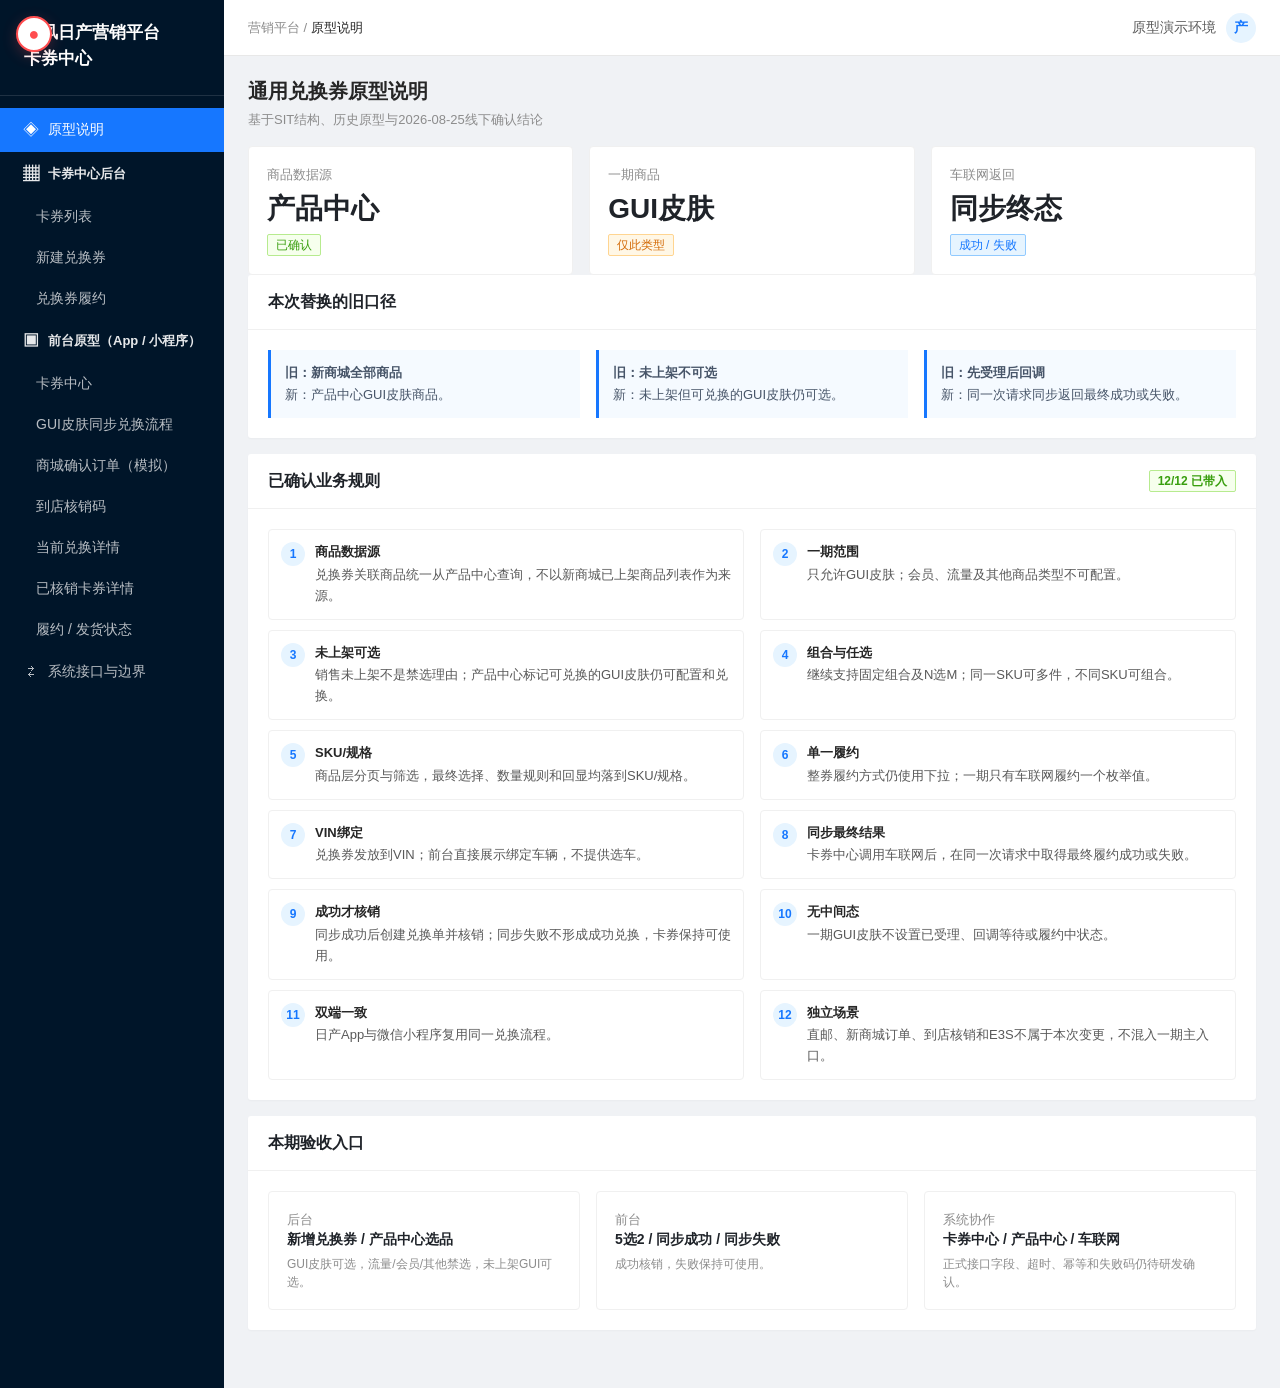
==== prototypes/p0-01/index.html @ 307b55a4 "迁移通用兑换券原型至 prototypes/p0-01 并在目录页新增入口卡片" ====
<!DOCTYPE html>
<html lang="zh-CN">
<head>
  <meta charset="UTF-8">
  <meta name="viewport" content="width=device-width, initial-scale=1.0">
  <title>通用兑换券原型</title>
  <link rel="icon" href="data:,">
  <link rel="stylesheet" href="assets/css/global.css?v=coupon-20260722-2">
  <link rel="stylesheet" href="assets/css/app.css?v=coupon-20260810-1">
  <link rel="stylesheet" href="annotations/annotation.css?v=coupon-20260722-2">
</head>
<body>
  <div class="app-layout">
    <nav id="main-nav" class="app-sidebar"></nav>
    <main id="app" class="app-main">
      <div class="page-loading">正在加载原型…</div>
    </main>
  </div>

  <script src="mock/data.js?v=coupon-20261014-1"></script>
  <script src="js/common.js?v=coupon-20260722-2"></script>
  <script src="js/app.js?v=coupon-20260728-1"></script>
  <script src="js/exchange-flow-core.js?v=coupon-20261014-1"></script>
  <script src="config/nav.js?v=coupon-20260728-1"></script>
  <script src="js/pages/overview.js?v=coupon-20260728-1"></script>
  <script src="js/pages/admin-list.js?v=coupon-20260722-2"></script>
  <script src="js/pages/admin-create.js?v=coupon-20260810-1"></script>
  <script src="js/pages/admin-fulfillment.js?v=coupon-20260722-2"></script>
  <script src="js/pages/mobile-home.js?v=coupon-20260728-1"></script>
  <script src="js/pages/mobile-flow.js?v=coupon-20261014-1"></script>
  <script src="js/pages/mobile-mall-order.js?v=coupon-20260728-1"></script>
  <script src="js/pages/mobile-store-code.js?v=coupon-20260728-1"></script>
  <script src="js/pages/mobile-current-record.js?v=coupon-20260728-1"></script>
  <script src="js/pages/mobile-record.js?v=coupon-20260722-2"></script>
  <script src="js/pages/mobile-fulfillment.js?v=coupon-20260722-2"></script>
  <script src="js/pages/interfaces.js?v=coupon-20260728-1"></script>
  <script src="js/nav.js?v=coupon-20260728-1"></script>
  <script>
    window.AnnotationConfig = {
      projectId: "prototype-1ae972a9",
      dataVersion: "1",
      page: "index"
    };
  </script>
  <script src="annotations/annotations.js?v=coupon-20261014-1"></script>
  <script src="annotations/annotation-runtime.js?v=coupon-20260722-2"></script>
</body>
</html>
---- prototypes/p0-01/assets/css/global.css ----
/* ========================================
   Global B端 Design Tokens & Shared Components
   ======================================== */

:root {
  /* ---- Color Palette ---- */
  --color-primary: #3370ff;
  --color-primary-hover: #2860e1;
  --color-success: #34c759;
  --color-warning: #ff9500;
  --color-danger: #ff3b30;
  --color-info: #5ac8fa;

  --color-text-primary: #1f2329;
  --color-text-secondary: #646a73;
  --color-text-disabled: #c0c4cc;
  --color-text-placeholder: #8f959e;

  --color-bg-page: #f5f6f8;
  --color-bg-white: #ffffff;
  --color-bg-hover: #f2f3f5;

  --color-border: #e5e6eb;
  --color-border-light: #f0f1f5;
  --color-divider: #ebecf0;

  /* ---- Typography ---- */
  --font-family: -apple-system, BlinkMacSystemFont, "Segoe UI", "PingFang SC",
    "Hiragino Sans GB", "Microsoft YaHei", Arial, sans-serif;
  --font-size-xs: 12px;
  --font-size-sm: 13px;
  --font-size-base: 14px;
  --font-size-lg: 16px;
  --font-size-xl: 20px;
  --font-size-xxl: 24px;

  /* ---- Spacing ---- */
  --spacing-xs: 4px;
  --spacing-sm: 8px;
  --spacing-md: 12px;
  --spacing-lg: 16px;
  --spacing-xl: 24px;
  --spacing-xxl: 32px;

  /* ---- Border Radius ---- */
  --radius-sm: 4px;
  --radius-md: 6px;
  --radius-lg: 8px;

  /* ---- Shadows ---- */
  --shadow-sm: 0 1px 2px rgba(0, 0, 0, 0.04);
  --shadow-md: 0 4px 12px rgba(0, 0, 0, 0.08);
  --shadow-lg: 0 8px 24px rgba(0, 0, 0, 0.12);
}

/* ---- Reset ---- */
*,
*::before,
*::after {
  box-sizing: border-box;
  margin: 0;
  padding: 0;
}

body {
  color: var(--color-text-primary);
  background: var(--color-bg-page);
  font-family: var(--font-family);
  font-size: var(--font-size-base);
  line-height: 1.5;
  -webkit-font-smoothing: antialiased;
}

a {
  color: var(--color-primary);
  text-decoration: none;
}

a:hover {
  color: var(--color-primary-hover);
}

/* ---- Shared Component: Button ---- */
.btn {
  display: inline-flex;
  align-items: center;
  justify-content: center;
  height: 32px;
  padding: 0 var(--spacing-lg);
  font-size: var(--font-size-base);
  font-weight: 500;
  border: 1px solid var(--color-border);
  border-radius: var(--radius-md);
  background: var(--color-bg-white);
  color: var(--color-text-primary);
  cursor: pointer;
  transition: all 0.2s ease;
  user-select: none;
  white-space: nowrap;
}

.btn:hover {
  border-color: var(--color-primary);
  color: var(--color-primary);
}

.btn:disabled {
  color: var(--color-text-disabled);
  cursor: not-allowed;
}

.btn-primary {
  background: var(--color-primary);
  border-color: var(--color-primary);
  color: #fff;
}

.btn-primary:hover {
  background: var(--color-primary-hover);
  border-color: var(--color-primary-hover);
  color: #fff;
}

.btn-danger {
  background: var(--color-danger);
  border-color: var(--color-danger);
  color: #fff;
}

.btn-danger:hover {
  opacity: 0.85;
  color: #fff;
}

/* ---- Shared Component: Table ---- */
.table-wrapper {
  overflow-x: auto;
}

table {
  width: 100%;
  border-collapse: collapse;
  font-size: var(--font-size-base);
}

thead th {
  padding: var(--spacing-md) var(--spacing-lg);
  text-align: left;
  font-weight: 600;
  color: var(--color-text-secondary);
  background: var(--color-bg-hover);
  border-bottom: 1px solid var(--color-border);
  white-space: nowrap;
}

tbody td {
  padding: var(--spacing-md) var(--spacing-lg);
  border-bottom: 1px solid var(--color-border-light);
}

tbody tr:hover {
  background: var(--color-bg-hover);
}

/* ---- Shared Component: Form ---- */
.form-group {
  margin-bottom: var(--spacing-lg);
}

.form-label {
  display: block;
  margin-bottom: var(--spacing-xs);
  font-size: var(--font-size-base);
  font-weight: 500;
  color: var(--color-text-primary);
}

.form-input,
.form-select,
.form-textarea {
  width: 100%;
  height: 32px;
  padding: 0 var(--spacing-md);
  font-size: var(--font-size-base);
  font-family: var(--font-family);
  color: var(--color-text-primary);
  background: var(--color-bg-white);
  border: 1px solid var(--color-border);
  border-radius: var(--radius-md);
  outline: none;
  transition: border-color 0.2s ease;
}

.form-input:focus,
.form-select:focus,
.form-textarea:focus {
  border-color: var(--color-primary);
}

.form-input::placeholder {
  color: var(--color-text-placeholder);
}

.form-textarea {
  height: auto;
  min-height: 80px;
  padding: var(--spacing-sm) var(--spacing-md);
  resize: vertical;
}

/* ---- Shared Component: Card ---- */
.card {
  background: var(--color-bg-white);
  border: 1px solid var(--color-border);
  border-radius: var(--radius-lg);
  padding: var(--spacing-xl);
  box-shadow: var(--shadow-sm);
}

/* ---- Shared Component: Modal / Dialog ---- */
.modal-overlay {
  position: fixed;
  inset: 0;
  background: rgba(0, 0, 0, 0.45);
  display: flex;
  align-items: center;
  justify-content: center;
  z-index: 1000;
}

.modal-content {
  background: var(--color-bg-white);
  border-radius: var(--radius-lg);
  box-shadow: var(--shadow-lg);
  min-width: 420px;
  max-width: 90vw;
  max-height: 80vh;
  overflow-y: auto;
}

.modal-header {
  display: flex;
  align-items: center;
  justify-content: space-between;
  padding: var(--spacing-lg) var(--spacing-xl);
  border-bottom: 1px solid var(--color-border);
}

.modal-body {
  padding: var(--spacing-xl);
}

.modal-footer {
  display: flex;
  justify-content: flex-end;
  gap: var(--spacing-sm);
  padding: var(--spacing-lg) var(--spacing-xl);
  border-top: 1px solid var(--color-border);
}

/* ---- Shared Component: Pagination ---- */
.pagination {
  display: flex;
  align-items: center;
  justify-content: center;
  gap: var(--spacing-xs);
  padding: var(--spacing-lg) 0;
}

.pagination-item {
  display: inline-flex;
  align-items: center;
  justify-content: center;
  min-width: 32px;
  height: 32px;
  padding: 0 var(--spacing-sm);
  font-size: var(--font-size-base);
  border: 1px solid var(--color-border);
  border-radius: var(--radius-md);
  background: var(--color-bg-white);
  color: var(--color-text-primary);
  cursor: pointer;
  transition: all 0.2s ease;
}

.pagination-item:hover {
  border-color: var(--color-primary);
  color: var(--color-primary);
}

.pagination-item.active {
  background: var(--color-primary);
  border-color: var(--color-primary);
  color: #fff;
}

/* ---- Shared Component: Advanced Search Bar ---- */
.search-bar {
  display: flex;
  align-items: center;
  gap: var(--spacing-md);
  padding: var(--spacing-lg);
  background: var(--color-bg-white);
  border: 1px solid var(--color-border);
  border-radius: var(--radius-lg);
  margin-bottom: var(--spacing-lg);
}

.search-bar .form-input,
.search-bar .form-select {
  width: auto;
  min-width: 160px;
}

/* ---- Utility ---- */
.text-secondary {
  color: var(--color-text-secondary);
}

.text-muted {
  color: var(--color-text-disabled);
}

.mt-lg {
  margin-top: var(--spacing-lg);
}

.mb-lg {
  margin-bottom: var(--spacing-lg);
}
---- prototypes/p0-01/assets/css/app.css ----
/* ---- App Layout ---- */
.app-layout {
  display: flex;
  min-height: 100vh;
}

.app-sidebar {
  width: 240px;
  background: var(--color-bg-white);
  border-right: 1px solid var(--color-border);
  padding: var(--spacing-lg) 0;
  flex-shrink: 0;
  overflow-y: auto;
}

.app-main {
  flex: 1;
  padding: var(--spacing-xl);
  background: var(--color-bg-page);
  overflow-y: auto;
}

/* ---- Nav List ---- */
.nav-list {
  list-style: none;
  padding: 0;
  margin: 0;
}

.nav-list--sub {
  padding-left: var(--spacing-lg);
}

.nav-link {
  display: flex;
  align-items: center;
  gap: var(--spacing-sm);
  padding: var(--spacing-sm) var(--spacing-xl);
  font-size: var(--font-size-base);
  color: var(--color-text-primary);
  text-decoration: none;
  transition: all 0.15s ease;
  border-left: 3px solid transparent;
}

.nav-link:hover {
  background: var(--color-bg-hover);
  color: var(--color-primary);
}

.nav-link.active {
  background: rgba(51, 112, 255, 0.08);
  color: var(--color-primary);
  border-left-color: var(--color-primary);
  font-weight: 500;
}

.nav-link--group {
  font-weight: 600;
  font-size: var(--font-size-sm);
  color: var(--color-text-secondary);
  text-transform: uppercase;
  letter-spacing: 0.5px;
}

.nav-icon {
  font-size: var(--font-size-lg);
  flex-shrink: 0;
}

.nav-label {
  white-space: nowrap;
  overflow: hidden;
  text-overflow: ellipsis;
}
.app-sidebar::before {
  content: "东风日产营销平台\A卡券中心";
  white-space: pre;
  display: block;
  padding: 4px 24px 22px;
  color: #fff;
  font-size: 17px;
  font-weight: 650;
  line-height: 1.55;
  border-bottom: 1px solid rgba(255,255,255,.12);
  margin-bottom: 12px;
}

.app-sidebar { width: 224px; background:#001529; border-right:0; color:#fff; }
.nav-link { color:rgba(255,255,255,.72); border-left:0; padding:10px 22px; }
.nav-link:hover { background:#102a43; color:#fff; }
.nav-link.active { background:#1677ff; color:#fff; border-left:0; }
.nav-link--group { color:rgba(255,255,255,.9); text-transform:none; letter-spacing:0; }
.nav-list--sub { padding-left:14px; }
.nav-icon { width:18px; text-align:center; }
.app-main { min-width:0; padding:0; background:#f0f2f5; }
.page-loading { padding:40px; color:#8c8c8c; }

.page-shell { min-height:100vh; }
.topbar { height:56px; background:#fff; border-bottom:1px solid #e8e8e8; display:flex; align-items:center; justify-content:space-between; padding:0 24px; position:sticky; top:0; z-index:20; }
.breadcrumb { color:#8c8c8c; font-size:13px; }
.breadcrumb b { color:#262626; font-weight:500; }
.user { display:flex; align-items:center; gap:10px; color:#595959; }
.avatar { width:30px; height:30px; border-radius:50%; background:#e6f4ff; color:#1677ff; display:grid; place-items:center; font-weight:700; }
.page-content { padding:20px 24px 42px; max-width:1500px; margin:0 auto; }
.page-title-row { display:flex; align-items:center; justify-content:space-between; margin-bottom:16px; }
.page-title { font-size:20px; font-weight:600; color:#262626; }
.page-subtitle { margin-top:4px; color:#8c8c8c; font-size:13px; }
.panel { background:#fff; border-radius:3px; box-shadow:0 1px 2px rgba(0,0,0,.03); margin-bottom:16px; }
.panel-head { display:flex; align-items:center; justify-content:space-between; padding:15px 20px; border-bottom:1px solid #f0f0f0; font-size:16px; font-weight:600; }
.panel-body { padding:20px; }
.tag { display:inline-flex; align-items:center; padding:1px 8px; border-radius:2px; font-size:12px; border:1px solid #91caff; color:#1677ff; background:#e6f4ff; }
.tag.green { border-color:#b7eb8f; color:#389e0d; background:#f6ffed; }
.tag.orange { border-color:#ffd591; color:#d46b08; background:#fff7e6; }
.tag.gray { border-color:#d9d9d9; color:#595959; background:#fafafa; }
.tag.red { border-color:#ffccc7; color:#cf1322; background:#fff2f0; }
.evidence-note { border-left:3px solid #1677ff; background:#f5faff; padding:12px 14px; color:#475569; line-height:1.7; font-size:13px; }
.evidence-note.warn { border-left-color:#faad14; background:#fffbe6; }
.grid-2 { display:grid; grid-template-columns:repeat(2,minmax(0,1fr)); gap:16px; }
.grid-3 { display:grid; grid-template-columns:repeat(3,minmax(0,1fr)); gap:16px; }
.metric { padding:18px; background:#fff; border:1px solid #f0f0f0; border-radius:4px; }
.metric .num { font-size:28px; font-weight:600; margin:4px 0; }
.metric .label { color:#8c8c8c; font-size:13px; }
.rule-list { display:grid; grid-template-columns:repeat(2,minmax(0,1fr)); gap:10px 16px; }
.rule-item { border:1px solid #f0f0f0; border-radius:4px; padding:12px; display:flex; gap:10px; align-items:flex-start; }
.rule-no { width:24px; height:24px; border-radius:50%; background:#e6f4ff; color:#1677ff; display:grid; place-items:center; flex:0 0 auto; font-size:12px; font-weight:600; }
.rule-item p { font-size:13px; color:#595959; line-height:1.6; }
.rule-item strong { display:block; color:#262626; margin-bottom:2px; }

.btn { border-radius:2px; height:32px; font-weight:400; }
.btn-primary { background:#1677ff; border-color:#1677ff; }
.btn-link { border:0; background:transparent; color:#1677ff; padding:0 5px; }
.btn + .btn { margin-left:8px; }
.filter-grid { display:grid; grid-template-columns:repeat(3,minmax(0,1fr)); gap:16px 24px; align-items:end; }
.field label { display:block; color:#595959; margin-bottom:7px; font-size:13px; }
.field label.required::before { content:'*'; color:#ff4d4f; margin-right:4px; }
.input,.select,.textarea { width:100%; border:1px solid #d9d9d9; border-radius:2px; min-height:32px; padding:5px 11px; color:#262626; background:#fff; font:inherit; }
.textarea { min-height:76px; resize:vertical; }
.input[disabled],.select[disabled] { background:#f5f5f5; color:#8c8c8c; }
.helper { color:#8c8c8c; font-size:12px; margin-top:5px; line-height:1.5; }
.form-grid { display:grid; grid-template-columns:repeat(2,minmax(0,1fr)); gap:18px 28px; }
.field.full { grid-column:1/-1; }
.inline { display:flex; align-items:center; gap:8px; }
.inline .input,.inline .select { width:auto; min-width:120px; }
.radio-row { display:flex; gap:18px; align-items:center; min-height:32px; }
.radio-row label { margin:0; }
.section-title { font-size:15px; font-weight:600; border-left:3px solid #1677ff; padding-left:9px; margin:3px 0 18px; }
.form-section { border-bottom:1px solid #f0f0f0; padding:0 0 22px; margin-bottom:22px; }
.form-section:last-child { border-bottom:0; margin-bottom:0; }
.selected-box { border:1px dashed #91caff; background:#f5faff; padding:12px; border-radius:3px; }
.selected-row { display:grid; grid-template-columns:minmax(280px,1fr) 90px 150px 60px; gap:10px; align-items:center; padding:8px 0; border-bottom:1px solid #e6f4ff; font-size:13px; }
.selected-row:last-child { border-bottom:0; }
.selected-row-single-fulfillment { grid-template-columns:minmax(280px,1fr) 170px 120px 60px; }
.sku-max-inline .input { min-width:72px; width:72px; }
.sku-spec-line { display:flex; align-items:center; gap:8px; flex-wrap:wrap; margin-top:6px; }
.sku-spec-line code,.sku-modal-table code { color:#1677ff; background:#fff; border:1px solid #d6e4ff; padding:2px 6px; border-radius:3px; font-size:12px; }
.confirm-switch-modal { width:560px; max-width:92vw; }
.product-import-modal { width:820px; max-width:94vw; }
.import-context-grid { display:grid; grid-template-columns:repeat(3,minmax(0,1fr)); gap:12px; padding:14px; border-radius:6px; background:#f5faff; border:1px solid #e6f4ff; }
.import-context-grid span,.import-context-grid b { display:block; }
.import-context-grid span { color:#8c8c8c; font-size:12px; margin-bottom:5px; }
.import-context-grid b { font-size:14px; }
.import-section { margin-top:20px; }
.import-section h3 { font-size:14px; margin-bottom:10px; }
.file-picker-row { display:flex; align-items:center; gap:12px; padding:14px; border:1px dashed #91caff; border-radius:6px; background:#fafcff; }
.file-picker-row > span { color:#8c8c8c; font-size:13px; }
.import-field-table table { min-width:700px; }
.import-field-table code,.template-example code,.import-result-row code { color:#1677ff; background:#f5f5f5; padding:2px 5px; border-radius:3px; font-size:12px; }
.template-example { margin-top:12px; padding:12px; border-radius:6px; background:#fafafa; }
.template-example > b { display:block; font-size:13px; margin-bottom:9px; }
.template-example > div { display:grid; grid-template-columns:130px 1fr 80px 110px; gap:8px; align-items:center; font-size:12px; }
.import-preview { margin-top:18px; border:1px solid #d9f7be; background:#fcfff8; border-radius:6px; padding:14px; }
.import-result-head { display:flex; align-items:center; justify-content:space-between; gap:12px; padding-bottom:10px; border-bottom:1px solid #e8e8e8; }
.import-result-head span { color:#8c8c8c; font-size:12px; }
.import-result-head em { color:#389e0d; font-style:normal; }
.import-result-head strong { color:#cf1322; }
.import-result-row { display:grid; grid-template-columns:170px 70px 1fr; gap:10px; align-items:center; padding:9px 0; border-bottom:1px solid #f0f0f0; font-size:12px; }
.import-result-row.error { color:#cf1322; }
.sticky-actions { position:sticky; bottom:0; background:rgba(255,255,255,.96); border-top:1px solid #e8e8e8; padding:12px 24px; display:flex; justify-content:center; z-index:15; }

.table-wrapper { border:1px solid #f0f0f0; }
table { font-size:13px; }
thead th { background:#fafafa; color:#262626; padding:12px; }
tbody td { padding:12px; vertical-align:top; }
.coupon-cell strong { display:block; color:#262626; margin-bottom:4px; }
.coupon-cell span { display:block; color:#8c8c8c; font-size:12px; line-height:1.55; }
.stat-pair { line-height:1.8; white-space:nowrap; }
.pagination { display:flex; justify-content:flex-end; align-items:center; gap:8px; padding-top:16px; color:#8c8c8c; }
.page-chip { width:30px; height:30px; border:1px solid #d9d9d9; display:grid; place-items:center; background:#fff; }
.page-chip.active { color:#1677ff; border-color:#1677ff; }

.modal-content.product-modal { width:1180px; max-width:96vw; }
.modal-content.sku-modal { width:940px; max-width:94vw; }
.modal-overlay { z-index:10000; }
.modal-toolbar { display:flex; flex-wrap:wrap; gap:10px; margin-bottom:14px; }
.modal-toolbar .input { max-width:280px; }
.product-select-all { display:inline-flex; align-items:center; gap:5px; white-space:nowrap; cursor:pointer; }
.product-select-all input { margin:0; }
.product-selection-footer { display:flex; align-items:center; justify-content:space-between; gap:18px; padding-top:14px; flex-wrap:wrap; }
.product-selection-count { color:#595959; font-size:13px; }
.product-selection-count strong { color:#1677ff; font-size:16px; margin:0 2px; }
.product-selection-count span { color:#8c8c8c; margin-left:8px; font-size:12px; }
.product-pagination { padding-top:0; flex-wrap:wrap; }
.pagination-btn:disabled,.page-chip:disabled { color:#bfbfbf; background:#f5f5f5; border-color:#d9d9d9; cursor:not-allowed; }
.page-chip { cursor:pointer; border-radius:2px; }
.product-empty { padding:32px 12px; text-align:center; color:#8c8c8c; }
.product-price-range { white-space:nowrap; }
.product-drill-action { white-space:nowrap; }
.sku-selection-note { display:flex; justify-content:space-between; align-items:center; gap:14px; padding:10px 12px; background:#fafafa; border:1px solid #f0f0f0; border-bottom:0; }
.sku-selection-note span { color:#595959; font-size:13px; }
.sku-selection-note b { color:#1677ff; }
.sku-modal-table table { min-width:820px; }
.qty-control { display:flex; align-items:center; gap:6px; }
.qty-control button { width:26px; height:26px; border:1px solid #d9d9d9; background:#fff; cursor:pointer; }
.qty-control span { min-width:20px; text-align:center; }

.mobile-workspace { display:grid; grid-template-columns:360px 1fr; gap:24px; align-items:start; }
.phone { width:360px; min-height:720px; border:9px solid #1f1f1f; border-radius:34px; background:#f5f5f5; overflow:hidden; box-shadow:0 14px 32px rgba(0,0,0,.18); position:sticky; top:76px; }
.phone-notch { width:126px; height:22px; border-radius:0 0 16px 16px; background:#1f1f1f; margin:0 auto; }
.mobile-nav { height:45px; background:#fff; display:flex; align-items:center; justify-content:center; padding:0 15px; font-size:16px; font-weight:600; position:relative; border-bottom:1px solid #eee; }
.mobile-nav .back { position:absolute; left:15px; font-size:22px; font-weight:300; cursor:pointer; }
.mobile-body { padding:14px; min-height:615px; overflow:auto; }
.mobile-hero { background:linear-gradient(135deg,#ff5a36,#ff9b55); color:#fff; border-radius:12px 12px 3px 3px; padding:20px; }
.mobile-hero .type { font-size:12px; opacity:.85; }
.mobile-hero h2 { font-size:21px; margin:7px 0; }
.mobile-card { background:#fff; border-radius:8px; padding:14px; margin-top:12px; }
.mobile-card h3 { font-size:15px; margin-bottom:12px; }
.store-select-card label { display:block; color:#595959; font-size:12px; margin:12px 0 6px; }
.readonly-vin-card { border:1px solid #e6f4ff; background:linear-gradient(135deg,#fff,#f5faff); }
.readonly-card-title { display:flex; align-items:center; justify-content:space-between; gap:10px; }
.readonly-card-title h3 { margin-bottom:0; }
.readonly-vin-card > b { display:block; margin-top:12px; font-size:14px; }
.readonly-vin-card > p { color:#595959; font-size:12px; margin-top:5px; }
.readonly-vin-card .vin-value { color:#262626; font-family:ui-monospace,SFMono-Regular,Menlo,monospace; word-break:break-all; }
.readonly-lock { margin-top:10px; padding:8px 10px; border-radius:6px; background:#f5f5f5; color:#8c8c8c; font-size:11px; line-height:1.5; }
.selected-store-card { border:1px solid #b7eb8f; }
.selected-store-card h3 { margin:10px 0 6px; }
.selected-store-card p { color:#595959; font-size:12px; line-height:1.55; }
.selected-store-strip { background:#f6ffed; border:1px solid #b7eb8f; border-radius:8px; padding:10px 12px; display:grid; grid-template-columns:auto 1fr auto; gap:8px; align-items:center; font-size:12px; }
.selected-store-strip span { color:#8c8c8c; }
.selected-store-strip b { font-size:12px; }
.selected-store-strip button { border:0; background:transparent; color:#1677ff; cursor:pointer; }
.product-mini { display:flex; gap:10px; padding:10px 0; border-bottom:1px solid #f0f0f0; }
.product-mini:last-child { border-bottom:0; }
.product-pic { width:56px; height:56px; border-radius:6px; background:linear-gradient(145deg,#e6f4ff,#bae0ff); display:grid; place-items:center; color:#1677ff; font-size:22px; flex:0 0 auto; }
.product-mini strong { display:block; font-size:13px; margin-bottom:4px; }
.product-mini p { color:#8c8c8c; font-size:12px; }
.product-mini-info { flex:1; min-width:0; }
.mobile-text-btn { border:0; background:transparent; color:#1677ff; font-size:12px; padding:3px 0; cursor:pointer; }
.mobile-cta { width:100%; height:44px; border:0; border-radius:22px; background:#ff5a36; color:#fff; font-size:16px; cursor:pointer; margin-top:15px; }
.mobile-cta:disabled { cursor:not-allowed; }
.mobile-secondary-cta { width:100%; height:40px; border:0; background:transparent; color:#595959; font-size:14px; cursor:pointer; margin-top:8px; }
.exchange-warning { margin-top:12px; padding:12px; border-radius:8px; background:#fff7e6; border:1px solid #ffd591; }
.exchange-warning b { color:#d46b08; font-size:13px; }
.exchange-warning p { color:#8c8c8c; font-size:12px; margin-top:5px; line-height:1.5; }
.choice-rule { display:flex; align-items:center; gap:12px; }
.choice-rule b { font-size:26px; color:#ff5a36; }
.choice-rule span { font-size:13px; color:#595959; }
.more-products { text-align:center; color:#8c8c8c; font-size:12px; padding-top:10px; }
.selection-tip { position:sticky; top:-14px; z-index:4; margin:-14px -14px 0; padding:13px 16px; display:flex; justify-content:space-between; align-items:center; background:#fff7e6; border-bottom:1px solid #ffd591; }
.selection-tip b { color:#ff5a36; font-size:18px; }
.selection-tip strong { color:#ff5a36; }
.mobile-select-product { display:grid; grid-template-columns:56px 1fr auto; gap:10px; align-items:center; background:#fff; padding:12px; margin-top:10px; border-radius:8px; }
.mobile-select-product.unavailable, .product-mini.unavailable { background:#fafafa; color:#999; }
.mobile-select-product.unavailable .product-pic, .product-mini.unavailable .product-pic { filter:grayscale(1); opacity:.55; }
.stock-sold-out { display:inline-block; margin-left:4px; padding:1px 5px; border-radius:3px; background:#f2f2f2; color:#999; font-size:11px; font-weight:500; vertical-align:1px; }
.row-disabled { background:#fafafa; color:#999; }
.row-disabled button, .row-disabled input { cursor:not-allowed; }
.mobile-select-info { min-width:0; }
.mobile-select-info strong { display:block; font-size:13px; line-height:1.45; }
.mobile-select-info p { color:#8c8c8c; font-size:11px; margin-top:4px; }
.mobile-qty { display:flex; align-items:center; gap:7px; }
.mobile-qty button { width:26px; height:26px; border-radius:50%; border:1px solid #ff6b45; background:#fff; color:#ff5a36; cursor:pointer; }
.mobile-qty button:disabled { border-color:#d9d9d9; color:#bfbfbf; cursor:not-allowed; }
.mobile-qty span { min-width:15px; text-align:center; }
.mobile-product-detail { width:430px; max-width:92vw; }
.product-detail-hero { height:190px; border-radius:8px; background:linear-gradient(145deg,#e6f4ff,#91caff); display:grid; place-items:center; color:#1677ff; font-size:68px; margin-bottom:16px; }
.detail-price { color:#ff4d4f; font-size:22px; font-weight:600; margin:16px 0; }
.detail-lines { border-top:1px solid #f0f0f0; }
.detail-lines p { display:grid; grid-template-columns:90px 1fr; gap:14px; padding:11px 0; border-bottom:1px solid #f0f0f0; font-size:13px; }
.detail-lines span { color:#8c8c8c; }
.detail-lines b { font-weight:400; }
.wallet-body { padding-bottom:68px; background:#f7f7f7; }
.wallet-summary { display:grid; grid-template-columns:repeat(3,1fr); background:linear-gradient(135deg,#ff5a36,#ff8b50); color:#fff; border-radius:10px; padding:16px 8px; text-align:center; }
.wallet-summary span,.wallet-summary b { display:block; }
.wallet-summary span { font-size:12px; opacity:.86; }
.wallet-summary b { font-size:22px; margin-top:3px; }
.wallet-tabs { display:flex; justify-content:space-between; background:#fff; margin:12px -14px 0; padding:0 14px; }
.wallet-tabs span { padding:12px 3px 10px; font-size:13px; color:#8c8c8c; border-bottom:2px solid transparent; }
.wallet-tabs span.active { color:#ff5a36; border-bottom-color:#ff5a36; }
.wallet-coupon { display:grid; grid-template-columns:1fr 78px; background:#fff; margin-top:12px; border-radius:10px; overflow:hidden; box-shadow:0 2px 8px rgba(0,0,0,.05); cursor:pointer; }
.wallet-coupon-main { padding:15px; border-right:1px dashed #ffd8c9; position:relative; }
.wallet-coupon-type { display:inline-block; font-size:11px; color:#ff5a36; background:#fff2ed; padding:2px 7px; border-radius:10px; }
.wallet-coupon h3 { font-size:15px; margin:8px 0 5px; }
.wallet-coupon p,.wallet-expire { font-size:11px; color:#8c8c8c; }
.wallet-expire { margin-top:11px; }
.wallet-coupon-action { display:flex; flex-direction:column; align-items:center; justify-content:center; gap:10px; color:#ff5a36; font-size:12px; }
.wallet-coupon-action button { border:0; background:#ff5a36; color:#fff; border-radius:14px; padding:5px 10px; cursor:pointer; }
.wallet-coupon.muted { opacity:.78; cursor:default; }
.wallet-coupon.redeemed { border:1px solid #e5e6eb; background:#fafafa; }
.wallet-coupon.redeemed .wallet-coupon-type { color:#595959; background:#f0f0f0; }
.wallet-coupon.redeemed .wallet-coupon-action { color:#595959; }
.wallet-coupon.redeemed .wallet-coupon-action button { background:#595959; }
.mobile-tabbar { position:absolute; left:0; right:0; bottom:0; height:58px; background:#fff; border-top:1px solid #eee; display:grid; grid-template-columns:repeat(4,1fr); align-items:center; text-align:center; font-size:11px; color:#8c8c8c; }
.mobile-tabbar span.active { color:#ff5a36; }
.mall-phone { background:#f5f5f5; }
.mall-nav { color:#262626; }
.mall-jump-banner { padding:9px 12px; border-radius:8px; background:#e6f4ff; color:#1677ff; font-size:12px; text-align:center; }
.address-choice { display:grid; grid-template-columns:18px 1fr; gap:8px; padding:11px; border:1px solid #e8e8e8; border-radius:8px; margin-top:8px; cursor:pointer; }
.address-choice.active { border-color:#ff5a36; box-shadow:0 0 0 1px #ff5a36 inset; background:#fff8f5; }
.address-choice input { margin-top:3px; }
.address-choice b,.address-choice small { display:block; }
.address-choice b { font-size:12px; }
.address-choice small { color:#8c8c8c; font-size:11px; line-height:1.5; margin-top:4px; }
.add-address { margin-top:10px; }
.address-modal { width:520px; max-width:92vw; }
.address-form { display:grid; gap:12px; }
.address-form label { color:#595959; font-size:12px; }
.address-form .input,.address-form .textarea { margin-top:6px; }
.mall-order-product { display:grid; grid-template-columns:48px 1fr auto; gap:10px; align-items:center; padding:10px 0; border-bottom:1px solid #f0f0f0; }
.mall-order-product:last-child { border-bottom:0; }
.mall-order-product .product-pic { width:48px; height:48px; }
.mall-order-product b { font-size:12px; }
.mall-order-product p { color:#8c8c8c; font-size:10px; margin-top:4px; }
.mall-order-product strong { color:#ff5a36; font-size:12px; }
.direct-pay { color:#ff5a36; font-size:16px; }
.mall-callback-box { margin-top:12px; padding:11px; border:1px dashed #91caff; background:#f5faff; border-radius:8px; }
.mall-callback-box b,.mall-callback-box code,.mall-callback-box p { display:block; }
.mall-callback-box b { font-size:12px; }
.mall-callback-box code { margin:7px 0; word-break:break-all; color:#1677ff; font-size:10px; }
.mall-callback-box p { color:#8c8c8c; font-size:10px; line-height:1.5; }
.store-code-status { display:flex; gap:11px; align-items:center; padding:14px; border-radius:10px; background:linear-gradient(135deg,#1677ff,#69b1ff); color:#fff; }
.store-code-status b { font-size:15px; }
.store-code-status p { font-size:11px; opacity:.9; margin-top:4px; }
.verify-code-card { text-align:center; padding:20px 14px; }
.verify-code-card > span { color:#8c8c8c; font-size:12px; }
.verify-code-card > strong { display:block; letter-spacing:5px; font-size:22px; margin:14px 0 7px; }
.verify-code-card > p { color:#8c8c8c; font-size:11px; }
.barcode { height:64px; display:flex; align-items:stretch; justify-content:center; gap:3px; margin:18px auto 4px; }
.barcode i { width:3px; background:#111; }
.barcode i:nth-child(3n) { width:7px; }
.barcode i:nth-child(4n) { width:2px; }
.state-split-grid { display:grid; grid-template-columns:repeat(2,minmax(0,1fr)); gap:12px; }
.state-split-grid > div { border:1px solid #e8e8e8; border-radius:8px; padding:14px; }
.state-split-grid span,.state-split-grid b,.state-split-grid p { display:block; }
.state-split-grid span { color:#8c8c8c; font-size:12px; }
.state-split-grid b { font-size:18px; margin:8px 0 5px; }
.state-split-grid p { color:#8c8c8c; font-size:11px; line-height:1.5; }
.phone { position:sticky; }
.flow-steps.five .flow-step { font-size:12px; }
.record-status-card { display:flex; align-items:center; gap:12px; padding:16px; border-radius:10px; color:#fff; background:linear-gradient(135deg,#52c41a,#73d13d); }
.record-status-card.redeemed-status { background:linear-gradient(135deg,#1677ff,#69b1ff); }
.record-status-card b { font-size:18px; }
.record-status-card p { font-size:12px; opacity:.9; margin-top:3px; }
.record-check { width:42px; height:42px; border-radius:50%; background:rgba(255,255,255,.22); display:grid; place-items:center; font-size:24px; }
.record-coupon-title h3 { margin:10px 0 5px; }
.record-coupon-title p { color:#8c8c8c; font-size:12px; }
.record-benefit { margin-top:5px; line-height:1.45; }
.record-lines p { display:grid; grid-template-columns:90px 1fr; gap:10px; padding:9px 0; border-bottom:1px solid #f0f0f0; font-size:12px; }
.record-lines p:last-child { border-bottom:0; }
.record-lines span { color:#8c8c8c; }
.record-lines b { text-align:right; font-weight:500; line-height:1.5; }
.success-text { color:#52c41a; }
.vin-card { border:1px solid #e8e8e8; border-radius:8px; padding:12px; margin:10px 0; cursor:pointer; background:#fff; }
.vin-card.active { border-color:#ff5a36; box-shadow:0 0 0 1px #ff5a36 inset; }
.vin-card strong { font-size:14px; }
.vin-card p { font-size:12px; color:#8c8c8c; margin-top:4px; }
.success-icon { width:70px; height:70px; border-radius:50%; background:#52c41a; color:#fff; display:grid; place-items:center; font-size:38px; margin:52px auto 18px; }
.flow-steps { display:flex; gap:0; margin-bottom:20px; }
.flow-step { flex:1; text-align:center; padding:10px 6px; border-bottom:3px solid #e8e8e8; color:#8c8c8c; font-size:13px; cursor:pointer; }
.flow-step.active { border-color:#1677ff; color:#1677ff; font-weight:600; }
.ownership { display:grid; grid-template-columns:180px 1fr 1fr 1fr; border:1px solid #e8e8e8; }
.ownership > div { padding:12px; border-right:1px solid #e8e8e8; border-bottom:1px solid #e8e8e8; font-size:13px; line-height:1.6; }
.ownership > div:nth-child(4n) { border-right:0; }
.ownership .head { background:#fafafa; font-weight:600; }
.sequence { display:flex; align-items:stretch; gap:10px; overflow-x:auto; padding:8px 0; }
.seq { min-width:180px; border:1px solid #d9d9d9; border-radius:4px; padding:12px; background:#fff; position:relative; }
.seq:not(:last-child)::after { content:'→'; position:absolute; right:-18px; top:50%; color:#1677ff; font-weight:700; }
.seq b { display:block; margin-bottom:4px; }
.seq p { font-size:12px; color:#8c8c8c; line-height:1.5; }
.supplier-source { margin-top:-8px; }
.fulfillment-filter-grid { display:grid; grid-template-columns:repeat(3,minmax(0,1fr)); gap:16px 22px; align-items:end; }
.filter-actions { display:flex; align-items:center; min-height:32px; }
.empty-table { padding:32px; text-align:center; color:#8c8c8c; }
.fulfillment-modal { width:960px; max-width:94vw; }
.order-summary-grid { display:grid; grid-template-columns:repeat(3,minmax(0,1fr)); gap:14px; padding:14px; border-radius:6px; background:#fafafa; }
.order-summary-grid > div { min-width:0; }
.order-summary-grid span { display:block; color:#8c8c8c; font-size:12px; margin-bottom:5px; }
.order-summary-grid b { font-size:13px; word-break:break-all; }
.detail-block { margin-top:20px; }
.detail-block h3 { font-size:15px; margin-bottom:10px; }
.logistics-timeline { padding:12px 6px 0 18px; }
.logistics-timeline > div { position:relative; padding:0 0 18px 22px; border-left:1px solid #d9d9d9; }
.logistics-timeline > div:last-child { border-left-color:transparent; }
.logistics-timeline i { position:absolute; width:9px; height:9px; border-radius:50%; background:#1677ff; left:-5px; top:3px; }
.logistics-timeline b { font-size:12px; }
.logistics-timeline p { color:#595959; font-size:12px; margin-top:4px; }
.fulfillment-order-head { background:#fff; border-radius:9px; padding:14px; display:grid; grid-template-columns:1fr auto; gap:8px; }
.fulfillment-order-head span:first-child { display:block; color:#8c8c8c; font-size:11px; }
.fulfillment-order-head b { display:block; margin-top:3px; font-size:14px; }
.fulfillment-order-head > p { grid-column:1/-1; color:#8c8c8c; font-size:11px; }
.failure-banner { margin-top:10px; padding:11px 13px; border-radius:8px; background:#fff2f0; border:1px solid #ffccc7; color:#cf1322; }
.failure-banner b { font-size:13px; }
.failure-banner p { font-size:11px; margin-top:3px; }
.fulfillment-list { margin-top:10px; }
.fulfillment-item { background:#fff; border-radius:9px; padding:12px; margin-top:10px; border:1px solid #f0f0f0; }
.fulfillment-item.has-error { border-color:#ffccc7; }
.fulfillment-item-top { display:grid; grid-template-columns:48px 1fr auto; gap:9px; align-items:center; }
.fulfillment-item-top .product-pic { width:48px; height:48px; font-size:19px; }
.fulfillment-item-top b { font-size:13px; line-height:1.4; }
.fulfillment-item-top p { color:#8c8c8c; font-size:10px; margin-top:4px; }
.fulfillment-item-extra { margin:10px 0 0 57px; padding-top:8px; border-top:1px dashed #f0f0f0; }
.fulfillment-item-extra p { color:#8c8c8c; font-size:10px; margin-top:3px; line-height:1.45; }
.fulfillment-item-extra .failure-text { color:#cf1322; }
.fulfillment-action { margin:9px 0 0 57px; border:0; background:transparent; color:#1677ff; font-size:12px; padding:0; cursor:pointer; }
.fulfillment-action.danger { color:#cf1322; }
.status-enum-block { padding:12px 0; border-bottom:1px solid #f0f0f0; }
.status-enum-block:last-child { border-bottom:0; }
.status-enum-block p { display:flex; flex-wrap:wrap; gap:8px; margin-top:8px; }
.status-enum-block span { border-radius:12px; padding:3px 9px; background:#f5f5f5; color:#595959; font-size:12px; }
.status-enum-block .danger-text { background:#fff2f0; color:#cf1322; }
.contact-modal { width:440px; max-width:92vw; }
.contact-modal .modal-body { text-align:center; }
.contact-modal .evidence-note { text-align:left; }
.contact-icon { width:58px; height:58px; border-radius:50%; display:grid; place-items:center; background:#fff2f0; color:#cf1322; font-size:34px; font-weight:700; margin:6px auto 14px; }
.contact-modal h2 { font-size:18px; margin-bottom:8px; }
.contact-modal p { color:#595959; font-size:13px; line-height:1.6; }
.logistics-modal { width:470px; max-width:92vw; }
.logistics-summary { padding:14px; border-radius:8px; background:#f5faff; }
.logistics-summary span { color:#1677ff; font-size:12px; }
.logistics-summary b { display:block; margin:6px 0 10px; font-size:16px; }
.logistics-summary p { color:#595959; font-size:12px; line-height:1.6; }
.toast { position:fixed; left:50%; top:70px; transform:translate(-50%,-10px); background:rgba(0,0,0,.78); color:#fff; padding:10px 18px; border-radius:4px; z-index:20000; opacity:0; transition:.2s; }
.toast.show { opacity:1; transform:translate(-50%,0); }
@media (max-width: 980px) {
  .app-sidebar { width:190px; }
  .grid-3,.grid-2,.form-grid,.rule-list,.fulfillment-filter-grid,.order-summary-grid,.import-context-grid { grid-template-columns:1fr; }
  .template-example > div { grid-template-columns:1fr 1fr; }
  .mobile-workspace { grid-template-columns:1fr; }
  .phone { position:relative; top:0; margin:0 auto; }
}
---- prototypes/p0-01/annotations/annotation.css ----
/* Prototype annotation runtime. All selectors are scoped with anno-. */
#anno-toggle-btn {
  position: fixed;
  top: 16px;
  left: 16px;
  z-index: 99990;
  width: 36px;
  height: 36px;
  border: 2px solid #ff4d4f;
  border-radius: 50%;
  background: #fff;
  color: #ff4d4f;
  box-shadow: 0 4px 14px rgba(255, 77, 79, 0.25);
  cursor: pointer;
  font-size: 18px;
  font-weight: 700;
  line-height: 1;
}

#anno-toggle-btn:hover {
  background: #fff1f0;
}

#anno-toggle-btn.anno-hidden {
  border-color: #d9d9d9;
  color: #8c8c8c;
  box-shadow: 0 4px 14px rgba(0, 0, 0, 0.12);
}

#anno-overlay {
  position: fixed;
  inset: 0;
  z-index: 99980;
  pointer-events: none;
}

.anno-marker {
  position: fixed;
  z-index: 99981;
  min-width: 20px;
  height: 20px;
  padding: 0 6px;
  border-radius: 999px;
  border: 2px solid #fff;
  background: #ff4d4f;
  color: #fff;
  box-shadow: 0 4px 12px rgba(255, 77, 79, 0.35);
  cursor: pointer;
  font-size: 12px;
  font-weight: 700;
  line-height: 18px;
  text-align: center;
  pointer-events: auto;
  user-select: none;
}

.anno-marker:hover {
  transform: scale(1.12);
}

.anno-popup {
  position: fixed;
  z-index: 99992;
  width: 560px;
  min-width: min(420px, calc(100vw - 32px));
  min-height: 300px;
  max-width: calc(100vw - 32px);
  max-height: calc(100vh - 32px);
  display: flex;
  flex-direction: column;
  resize: both;
  overflow: hidden;
  border-radius: 8px;
  background: #fff;
  box-shadow: 0 12px 36px rgba(0, 0, 0, 0.18);
  color: #262626;
}

.anno-popup-header {
  display: flex;
  align-items: center;
  justify-content: space-between;
  gap: 12px;
  padding: 14px 16px;
  border-bottom: 1px solid #f0f0f0;
  background: #fafafa;
  cursor: move;
  user-select: none;
  flex-shrink: 0;
}

.anno-popup-title {
  font-size: 15px;
  font-weight: 700;
}

.anno-popup-close {
  border: 0;
  background: transparent;
  color: #8c8c8c;
  cursor: pointer;
  font-size: 22px;
  line-height: 1;
}

.anno-popup-body {
  flex: 1;
  min-height: 0;
  overflow: auto;
  padding: 16px;
  font-size: 14px;
  line-height: 1.8;
}

.anno-popup-desc {
  white-space: normal;
}

.anno-popup-footer {
  display: flex;
  justify-content: flex-end;
  gap: 8px;
  padding: 12px 16px;
  border-top: 1px solid #f0f0f0;
  background: #fafafa;
  flex-shrink: 0;
}

.anno-btn {
  height: 32px;
  padding: 0 12px;
  border: 1px solid #d9d9d9;
  border-radius: 6px;
  background: #fff;
  color: #262626;
  cursor: pointer;
  font-size: 13px;
}

.anno-btn:hover {
  border-color: #ff4d4f;
  color: #ff4d4f;
}

.anno-btn-primary {
  border-color: #ff4d4f;
  background: #ff4d4f;
  color: #fff;
}

.anno-btn-primary:hover {
  border-color: #ff7875;
  background: #ff7875;
  color: #fff;
}

.anno-edit-field {
  margin-bottom: 12px;
}

.anno-edit-label {
  display: block;
  margin-bottom: 4px;
  color: #595959;
  font-size: 13px;
  font-weight: 600;
}

.anno-edit-input,
.anno-edit-textarea {
  width: 100%;
  box-sizing: border-box;
  border: 1px solid #d9d9d9;
  border-radius: 6px;
  padding: 8px 10px;
  color: #262626;
  font: inherit;
}

.anno-edit-textarea {
  min-height: 56px;
  resize: vertical;
}

.anno-edit-input:focus,
.anno-edit-textarea:focus {
  outline: none;
  border-color: #ff4d4f;
  box-shadow: 0 0 0 2px rgba(255, 77, 79, 0.12);
}

.anno-toast {
  position: fixed;
  top: 24px;
  left: 50%;
  z-index: 100000;
  transform: translateX(-50%);
  padding: 8px 16px;
  border-radius: 6px;
  background: rgba(0, 0, 0, 0.78);
  color: #fff;
  font-size: 13px;
}
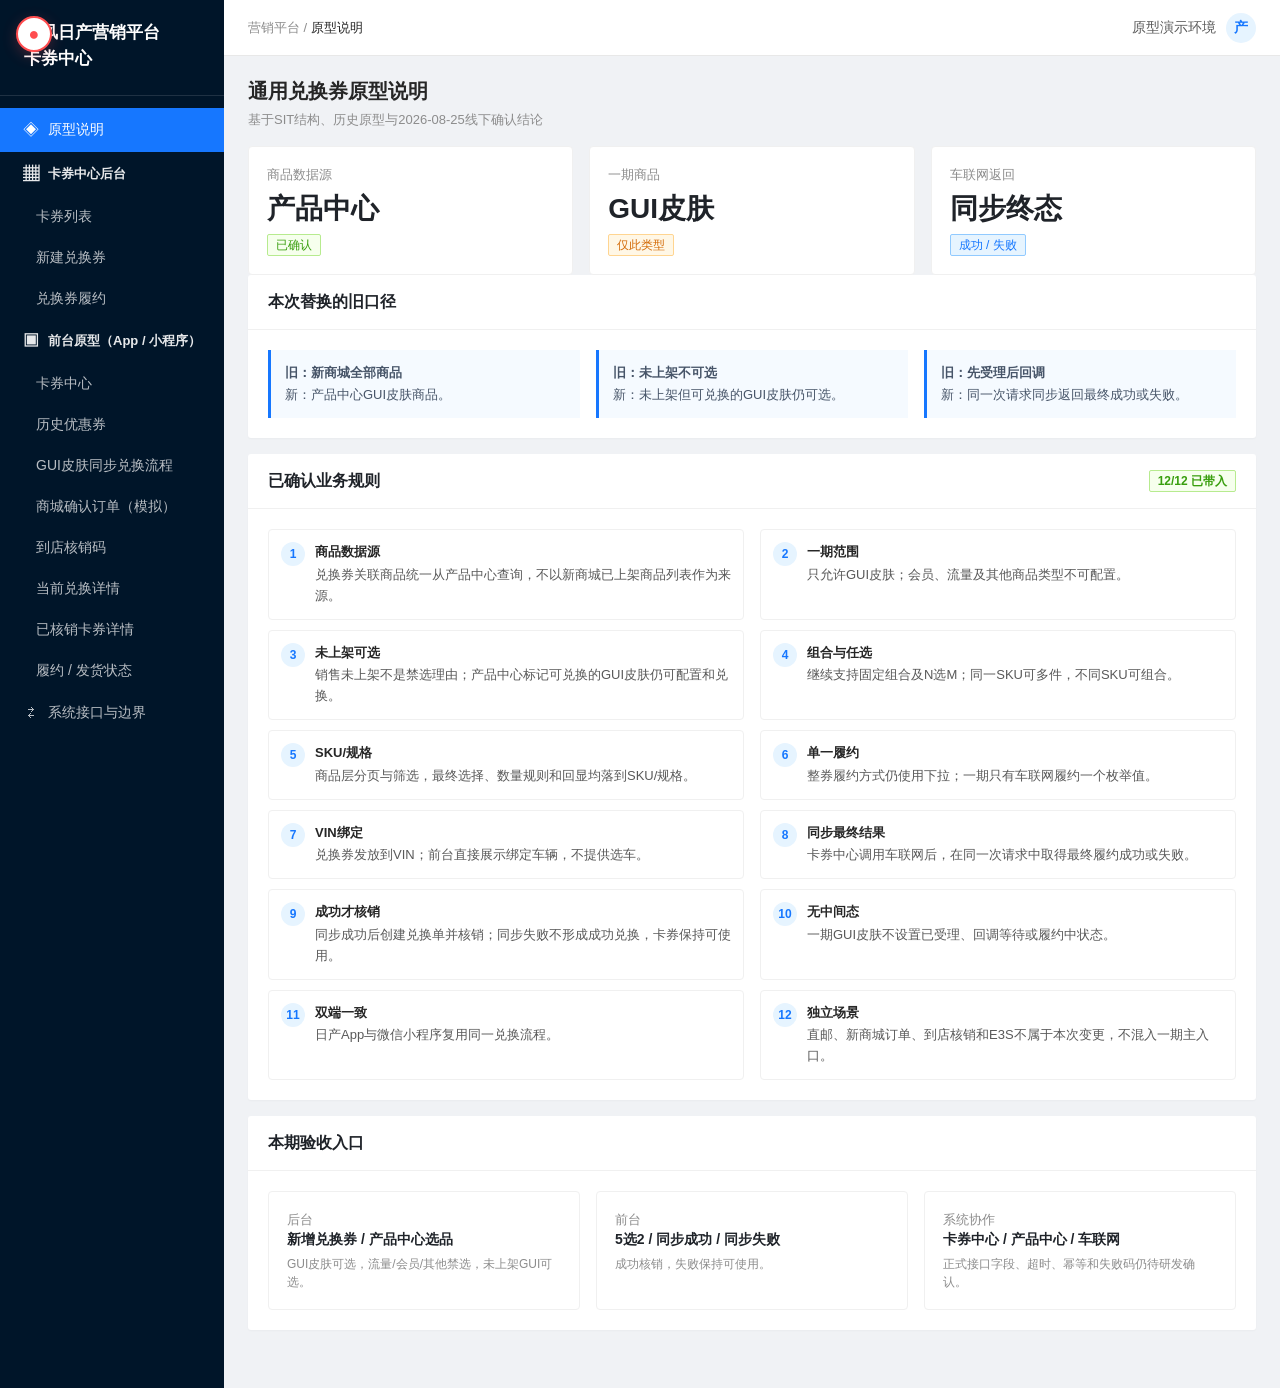
==== commit 7a490ff1: "卡券中心参照现卡包设计迭代：去顶部统计/状态tab，新增历史优惠券页与卡券详情弹窗，去使用直达兑换商品页" ====
--- a/prototypes/p0-01/index.html
+++ b/prototypes/p0-01/index.html
@@ -6,7 +6,7 @@
   <title>通用兑换券原型</title>
   <link rel="icon" href="data:,">
   <link rel="stylesheet" href="assets/css/global.css?v=coupon-20260722-2">
-  <link rel="stylesheet" href="assets/css/app.css?v=coupon-20260810-1">
+  <link rel="stylesheet" href="assets/css/app.css?v=coupon-20261120-1">
   <link rel="stylesheet" href="annotations/annotation.css?v=coupon-20260722-2">
 </head>
 <body>
@@ -17,16 +17,17 @@
     </main>
   </div>
 
-  <script src="mock/data.js?v=coupon-20261014-1"></script>
+  <script src="mock/data.js?v=coupon-20261120-1"></script>
   <script src="js/common.js?v=coupon-20260722-2"></script>
-  <script src="js/app.js?v=coupon-20260728-1"></script>
+  <script src="js/app.js?v=coupon-20261120-1"></script>
   <script src="js/exchange-flow-core.js?v=coupon-20261014-1"></script>
-  <script src="config/nav.js?v=coupon-20260728-1"></script>
+  <script src="config/nav.js?v=coupon-20261120-1"></script>
   <script src="js/pages/overview.js?v=coupon-20260728-1"></script>
   <script src="js/pages/admin-list.js?v=coupon-20260722-2"></script>
   <script src="js/pages/admin-create.js?v=coupon-20260810-1"></script>
   <script src="js/pages/admin-fulfillment.js?v=coupon-20260722-2"></script>
-  <script src="js/pages/mobile-home.js?v=coupon-20260728-1"></script>
+  <script src="js/pages/mobile-home.js?v=coupon-20261120-1"></script>
+  <script src="js/pages/mobile-history.js?v=coupon-20261120-1"></script>
   <script src="js/pages/mobile-flow.js?v=coupon-20261014-1"></script>
   <script src="js/pages/mobile-mall-order.js?v=coupon-20260728-1"></script>
   <script src="js/pages/mobile-store-code.js?v=coupon-20260728-1"></script>
--- a/prototypes/p0-01/assets/css/app.css
+++ b/prototypes/p0-01/assets/css/app.css
@@ -301,6 +301,27 @@
 .wallet-coupon.redeemed .wallet-coupon-type { color:#595959; background:#f0f0f0; }
 .wallet-coupon.redeemed .wallet-coupon-action { color:#595959; }
 .wallet-coupon.redeemed .wallet-coupon-action button { background:#595959; }
+.mobile-nav .nav-right { position:absolute; right:15px; font-size:12px; font-weight:400; color:#ff5a36; cursor:pointer; }
+/* 历史优惠券 */
+.history-coupon { position:relative; display:flex; gap:12px; background:#fff; margin-top:12px; border-radius:10px; padding:14px; box-shadow:0 2px 8px rgba(0,0,0,.05); }
+.history-coupon .coupon-pic { width:56px; height:56px; border-radius:8px; background:#f2f2f2; color:#8c8c8c; display:flex; align-items:center; justify-content:center; font-size:20px; flex-shrink:0; }
+.history-coupon-info { flex:1; min-width:0; }
+.history-coupon-info h3 { font-size:14px; margin:6px 0 4px; }
+.history-coupon-info p { font-size:11px; color:#8c8c8c; }
+.history-rules { margin-top:10px; padding-top:10px; border-top:1px dashed #e5e6eb; color:#595959; font-size:12px; cursor:pointer; }
+.history-rules i { font-style:normal; margin-left:4px; }
+.history-rules-body { display:none; margin-top:8px; color:#8c8c8c; font-size:11px; line-height:1.7; background:#fafafa; border-radius:6px; padding:10px; }
+.history-rules-body.open { display:block; }
+.coupon-stamp { position:absolute; right:64px; top:18px; width:62px; height:62px; border:2px solid rgba(150,150,150,.7); border-radius:50%; display:flex; align-items:center; justify-content:center; color:rgba(150,150,150,.85); font-size:13px; font-weight:700; transform:rotate(-15deg); pointer-events:none; }
+.coupon-stamp::after { content:''; position:absolute; inset:3px; border:1px solid rgba(150,150,150,.5); border-radius:50%; }
+.history-empty { text-align:center; color:#9c9c9c; font-size:13px; padding:40px 0 10px; }
+.history-footnote { text-align:center; color:#9c9c9c; font-size:11px; margin:16px 0 6px; }
+/* 卡券详情弹窗 */
+.modal-content.mobile-coupon-detail { width:420px; max-width:92vw; }
+.detail-verify { text-align:center; padding:8px 0 4px; }
+.detail-verify span { color:#8c8c8c; font-size:12px; }
+.detail-verify strong { display:block; letter-spacing:4px; font-size:20px; margin-top:10px; color:#111; font-weight:600; }
+.detail-verify .helper { margin-top:6px; }
 .mobile-tabbar { position:absolute; left:0; right:0; bottom:0; height:58px; background:#fff; border-top:1px solid #eee; display:grid; grid-template-columns:repeat(4,1fr); align-items:center; text-align:center; font-size:11px; color:#8c8c8c; }
 .mobile-tabbar span.active { color:#ff5a36; }
 .mall-phone { background:#f5f5f5; }
